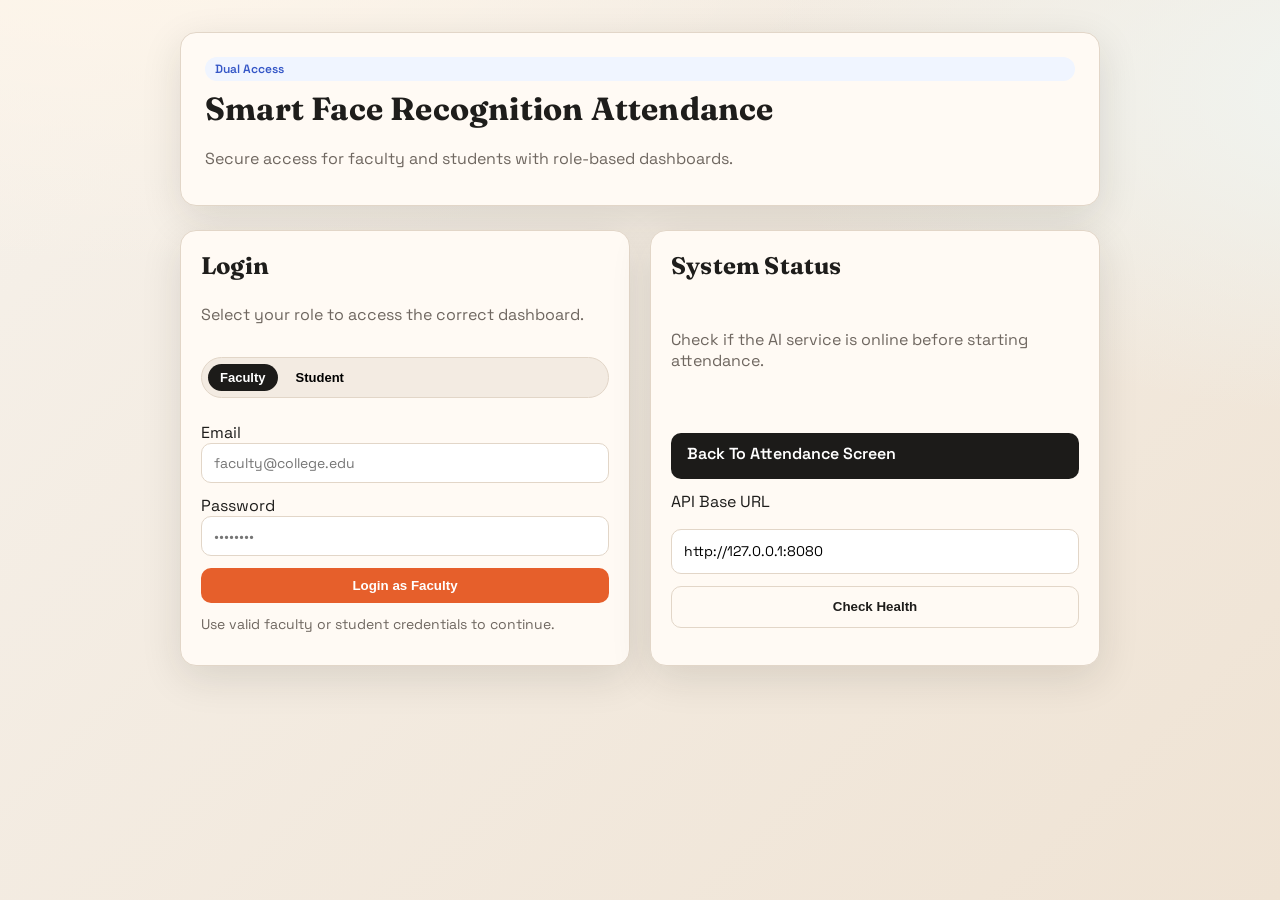
==== frontend/pages/login.html @ 260bc655 "Initial smart attendance system implementation" ====
<!doctype html>
<html lang="en">
	<head>
		<meta charset="utf-8" />
		<meta name="viewport" content="width=device-width, initial-scale=1" />
		<title>Smart Attendance - Login</title>
		<link rel="stylesheet" href="../css/style.css" />
	</head>
	<body>
		<div class="app" style="grid-template-columns: 1fr;">
			<main class="main" style="max-width: 1000px; margin: 0 auto;">
				<div class="hero">
					<span class="badge">Dual Access</span>
					<h1>Smart Face Recognition Attendance</h1>
					<p>Secure access for faculty and students with role-based dashboards.</p>
				</div>

				<div class="grid two" style="margin-top: 24px;">
					<div class="card">
						<h2>Login</h2>
						<p>Select your role to access the correct dashboard.</p>
						<div class="role-tabs" style="margin: 8px 0 12px;">
							<button class="role-tab active" id="tabFaculty" type="button">Faculty</button>
							<button class="role-tab" id="tabStudent" type="button">Student</button>
						</div>
						<form id="facultyForm" class="form-row panel active">
							<div>
								<label>Email</label>
								<input class="input" id="email" type="email" placeholder="faculty@college.edu" required />
							</div>
							<div>
								<label>Password</label>
								<input class="input" id="password" type="password" placeholder="••••••••" required />
							</div>
							<button class="button" type="submit">Login as Faculty</button>
						</form>
						<form id="studentForm" class="form-row panel">
							<div>
								<label>Student ID / Roll Number</label>
								<input class="input" id="studentId" type="text" placeholder="21CS001" required />
							</div>
							<div>
								<label>Password</label>
								<input class="input" id="studentPass" type="password" placeholder="••••••••" required />
							</div>
							<button class="button" type="submit">Login as Student</button>
						</form>
						<p class="muted">Use valid faculty or student credentials to continue.</p>
					</div>

					<div class="card">
						<h2>System Status</h2>
						<p>Check if the AI service is online before starting attendance.</p>
						<div class="form-row" style="margin-top: 12px;">
							<a class="button secondary" id="backToHome" href="../index.html">Back To Attendance Screen</a>
							<label>API Base URL</label>
							<input class="input" id="apiBase" placeholder="http://127.0.0.1:8080" />
							<button class="button ghost" id="checkHealth" type="button">Check Health</button>
							<div id="healthResult" class="muted"></div>
						</div>
					</div>
				</div>
			</main>
		</div>

		<script src="../js/utils.js"></script>
		<script src="../js/api.js"></script>
		<script src="../js/login.js"></script>
	</body>
</html>
---- frontend/css/style.css ----
@import url("https://fonts.googleapis.com/css2?family=Space+Grotesk:wght@300;400;500;600;700&family=Fraunces:opsz,wght@9..144,600;700&display=swap");

:root {
	--bg-1: #f6f1ea;
	--bg-2: #efe3d4;
	--ink: #1e1d1b;
	--muted: #6f6760;
	--card: #fffaf4;
	--stroke: #e2d6c8;
	--accent: #e65f2b;
	--accent-2: #1f7a6f;
	--success: #2f9e44;
	--warning: #f08c00;
	--danger: #d9480f;
	--shadow: 0 12px 40px rgba(30, 29, 27, 0.12);
	--radius: 16px;
}

* {
	box-sizing: border-box;
}

body {
	margin: 0;
	font-family: "Space Grotesk", "Segoe UI", sans-serif;
	color: var(--ink);
	background:
		radial-gradient(1200px 600px at 10% -10%, #fff6ea 0%, transparent 60%),
		radial-gradient(1200px 600px at 110% 10%, #f0f5f2 0%, transparent 55%),
		linear-gradient(135deg, var(--bg-1), var(--bg-2));
	min-height: 100vh;
}

h1, h2, h3, h4 {
	font-family: "Fraunces", serif;
	margin: 0 0 12px 0;
	letter-spacing: 0.2px;
}

p {
	margin: 0 0 12px 0;
	color: var(--muted);
}

a {
	color: inherit;
	text-decoration: none;
}

.app {
	display: grid;
	grid-template-columns: 260px 1fr;
	min-height: 100vh;
}

.sidebar {
	background: #161412;
	color: #f7f1ea;
	padding: 28px 22px;
	position: sticky;
	top: 0;
	height: 100vh;
}

.brand {
	display: grid;
	gap: 6px;
	margin-bottom: 28px;
}

.brand span {
	font-size: 14px;
	letter-spacing: 1.6px;
	text-transform: uppercase;
	color: #f1d7c3;
}

.brand strong {
	font-family: "Fraunces", serif;
	font-size: 22px;
}

.nav {
	display: grid;
	gap: 10px;
}

.nav a {
	padding: 10px 14px;
	border-radius: 12px;
	display: flex;
	justify-content: space-between;
	align-items: center;
	background: rgba(255, 255, 255, 0.06);
	color: #f7f1ea;
	transition: transform 0.2s ease, background 0.2s ease;
}

.nav a:hover {
	transform: translateX(4px);
	background: rgba(255, 255, 255, 0.12);
}

.nav a.active {
	background: #f1d7c3;
	color: #1b1917;
}

.main {
	padding: 32px 40px 60px;
	animation: fadeSlide 0.6s ease;
}

.topbar {
	display: flex;
	align-items: center;
	justify-content: space-between;
	gap: 16px;
	margin-bottom: 24px;
}

.status-pill {
	padding: 6px 12px;
	border-radius: 999px;
	background: #e8f5ef;
	color: #2d6a4f;
	font-size: 12px;
	font-weight: 600;
}

.hero {
	background: var(--card);
	border: 1px solid var(--stroke);
	padding: 24px;
	border-radius: var(--radius);
	box-shadow: var(--shadow);
	display: grid;
	gap: 8px;
}

.grid {
	display: grid;
	gap: 20px;
}

.grid.two {
	grid-template-columns: repeat(2, minmax(0, 1fr));
}

.grid.three {
	grid-template-columns: repeat(3, minmax(0, 1fr));
}

.card {
	background: var(--card);
	border: 1px solid var(--stroke);
	border-radius: var(--radius);
	padding: 20px;
	box-shadow: var(--shadow);
	display: grid;
	gap: 12px;
}

.card h3 {
	font-size: 20px;
}

.card .muted {
	color: var(--muted);
	font-size: 14px;
}

.button {
	background: var(--accent);
	border: none;
	color: #fff;
	padding: 10px 16px;
	border-radius: 10px;
	font-weight: 600;
	cursor: pointer;
	transition: transform 0.2s ease, box-shadow 0.2s ease;
}

.button.secondary {
	background: #1c1b19;
}

.button.ghost {
	background: transparent;
	color: var(--ink);
	border: 1px solid var(--stroke);
}

.button:hover {
	transform: translateY(-1px);
	box-shadow: 0 6px 18px rgba(230, 95, 43, 0.28);
}

.input, select, textarea {
	width: 100%;
	padding: 10px 12px;
	border-radius: 10px;
	border: 1px solid var(--stroke);
	background: #fff;
	font-family: inherit;
	font-size: 14px;
}

.form-row {
	display: grid;
	gap: 12px;
}

.form-row.two {
	grid-template-columns: repeat(2, minmax(0, 1fr));
}

.badge {
	display: inline-flex;
	align-items: center;
	gap: 6px;
	padding: 4px 10px;
	border-radius: 999px;
	background: #f0f5ff;
	color: #3557c7;
	font-size: 12px;
	font-weight: 600;
}

.role-tabs {
	display: inline-flex;
	gap: 6px;
	padding: 6px;
	border-radius: 999px;
	background: #f3ebe2;
	border: 1px solid var(--stroke);
}

.role-tab {
	padding: 6px 12px;
	border-radius: 999px;
	font-size: 13px;
	font-weight: 600;
	cursor: pointer;
	background: transparent;
	border: none;
}

.role-tab.active {
	background: #1c1b19;
	color: #fff;
}

.panel {
	display: none;
}

.panel.active {
	display: grid;
}

.table {
	width: 100%;
	border-collapse: collapse;
	font-size: 14px;
}

.table th, .table td {
	padding: 10px 8px;
	border-bottom: 1px solid var(--stroke);
	text-align: left;
}

.video-wrap {
	border-radius: 16px;
	overflow: hidden;
	border: 1px solid var(--stroke);
	background: #111;
	aspect-ratio: 4 / 3;
	display: grid;
	place-items: center;
}

.video-wrap video {
	width: 100%;
	height: 100%;
	object-fit: cover;
}

.toast {
	position: fixed;
	right: 24px;
	bottom: 24px;
	background: #1c1b19;
	color: #fff;
	padding: 12px 16px;
	border-radius: 12px;
	box-shadow: var(--shadow);
	animation: floatIn 0.4s ease;
	z-index: 1000;
}

.toast.success { background: #1f7a6f; }
.toast.warning { background: #e67700; }
.toast.error { background: #c92a2a; }

@keyframes fadeSlide {
	from { opacity: 0; transform: translateY(10px); }
	to { opacity: 1; transform: translateY(0); }
}

@keyframes floatIn {
	from { opacity: 0; transform: translateY(12px); }
	to { opacity: 1; transform: translateY(0); }
}

@media (max-width: 980px) {
	.app { grid-template-columns: 1fr; }
	.sidebar { position: relative; height: auto; }
	.grid.two, .grid.three { grid-template-columns: 1fr; }
	.form-row.two { grid-template-columns: 1fr; }
}
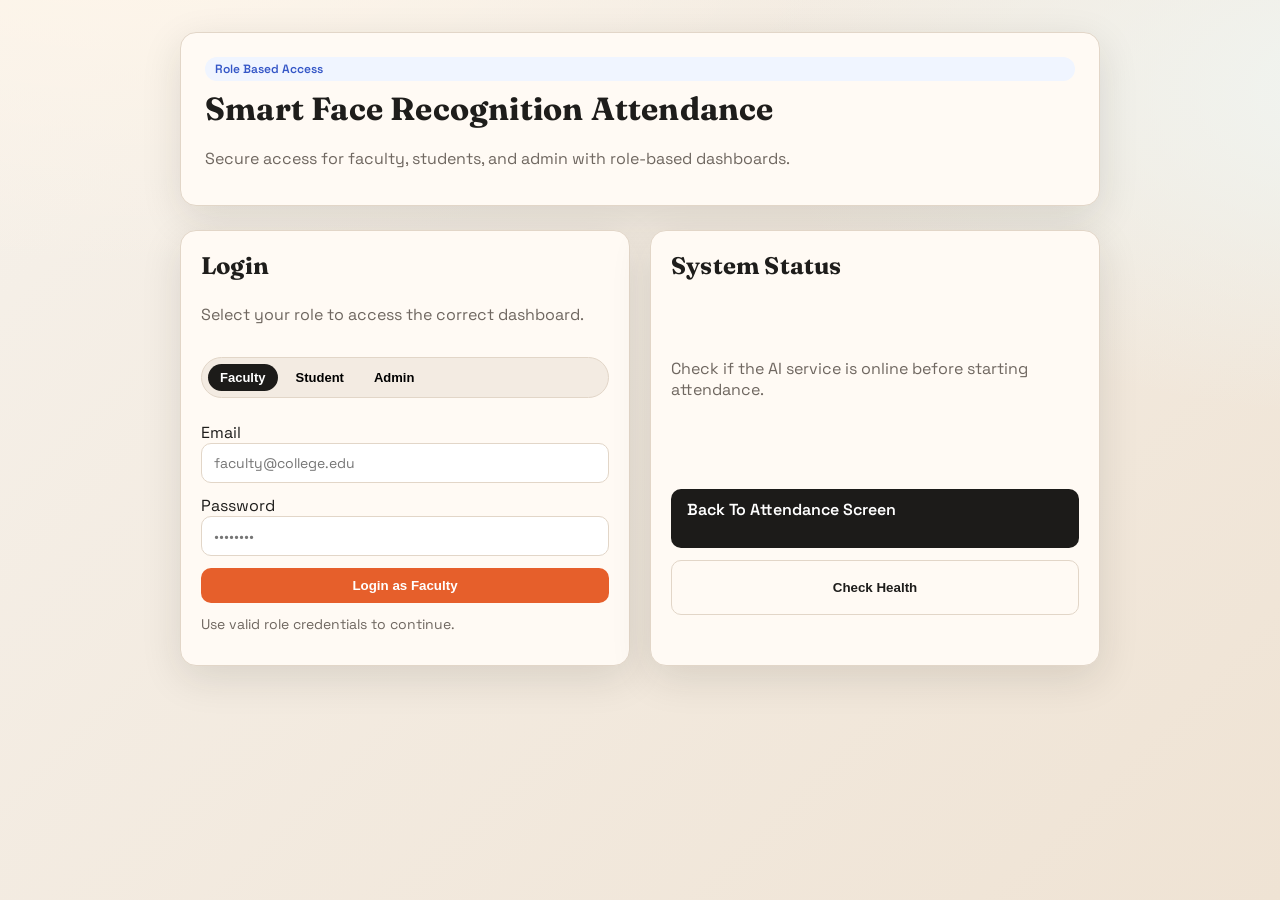
==== commit 3203c9f9: "update admin dashoard" ====
--- a/frontend/pages/login.html
+++ b/frontend/pages/login.html
@@ -10,9 +10,9 @@
 		<div class="app" style="grid-template-columns: 1fr;">
 			<main class="main" style="max-width: 1000px; margin: 0 auto;">
 				<div class="hero">
-					<span class="badge">Dual Access</span>
+					<span class="badge">Role Based Access</span>
 					<h1>Smart Face Recognition Attendance</h1>
-					<p>Secure access for faculty and students with role-based dashboards.</p>
+					<p>Secure access for faculty, students, and admin with role-based dashboards.</p>
 				</div>
 
 				<div class="grid two" style="margin-top: 24px;">
@@ -22,6 +22,7 @@
 						<div class="role-tabs" style="margin: 8px 0 12px;">
 							<button class="role-tab active" id="tabFaculty" type="button">Faculty</button>
 							<button class="role-tab" id="tabStudent" type="button">Student</button>
+							<button class="role-tab" id="tabAdmin" type="button">Admin</button>
 						</div>
 						<form id="facultyForm" class="form-row panel active">
 							<div>
@@ -45,7 +46,18 @@
 							</div>
 							<button class="button" type="submit">Login as Student</button>
 						</form>
-						<p class="muted">Use valid faculty or student credentials to continue.</p>
+						<form id="adminForm" class="form-row panel">
+							<div>
+								<label>Admin Email</label>
+								<input class="input" id="adminEmail" type="email" placeholder="admin@college.edu" required />
+							</div>
+							<div>
+								<label>Password</label>
+								<input class="input" id="adminPass" type="password" placeholder="••••••••" required />
+							</div>
+							<button class="button" type="submit">Login as Admin</button>
+						</form>
+						<p class="muted">Use valid role credentials to continue.</p>
 					</div>
 
 					<div class="card">
@@ -53,8 +65,6 @@
 						<p>Check if the AI service is online before starting attendance.</p>
 						<div class="form-row" style="margin-top: 12px;">
 							<a class="button secondary" id="backToHome" href="../index.html">Back To Attendance Screen</a>
-							<label>API Base URL</label>
-							<input class="input" id="apiBase" placeholder="http://127.0.0.1:8080" />
 							<button class="button ghost" id="checkHealth" type="button">Check Health</button>
 							<div id="healthResult" class="muted"></div>
 						</div>
